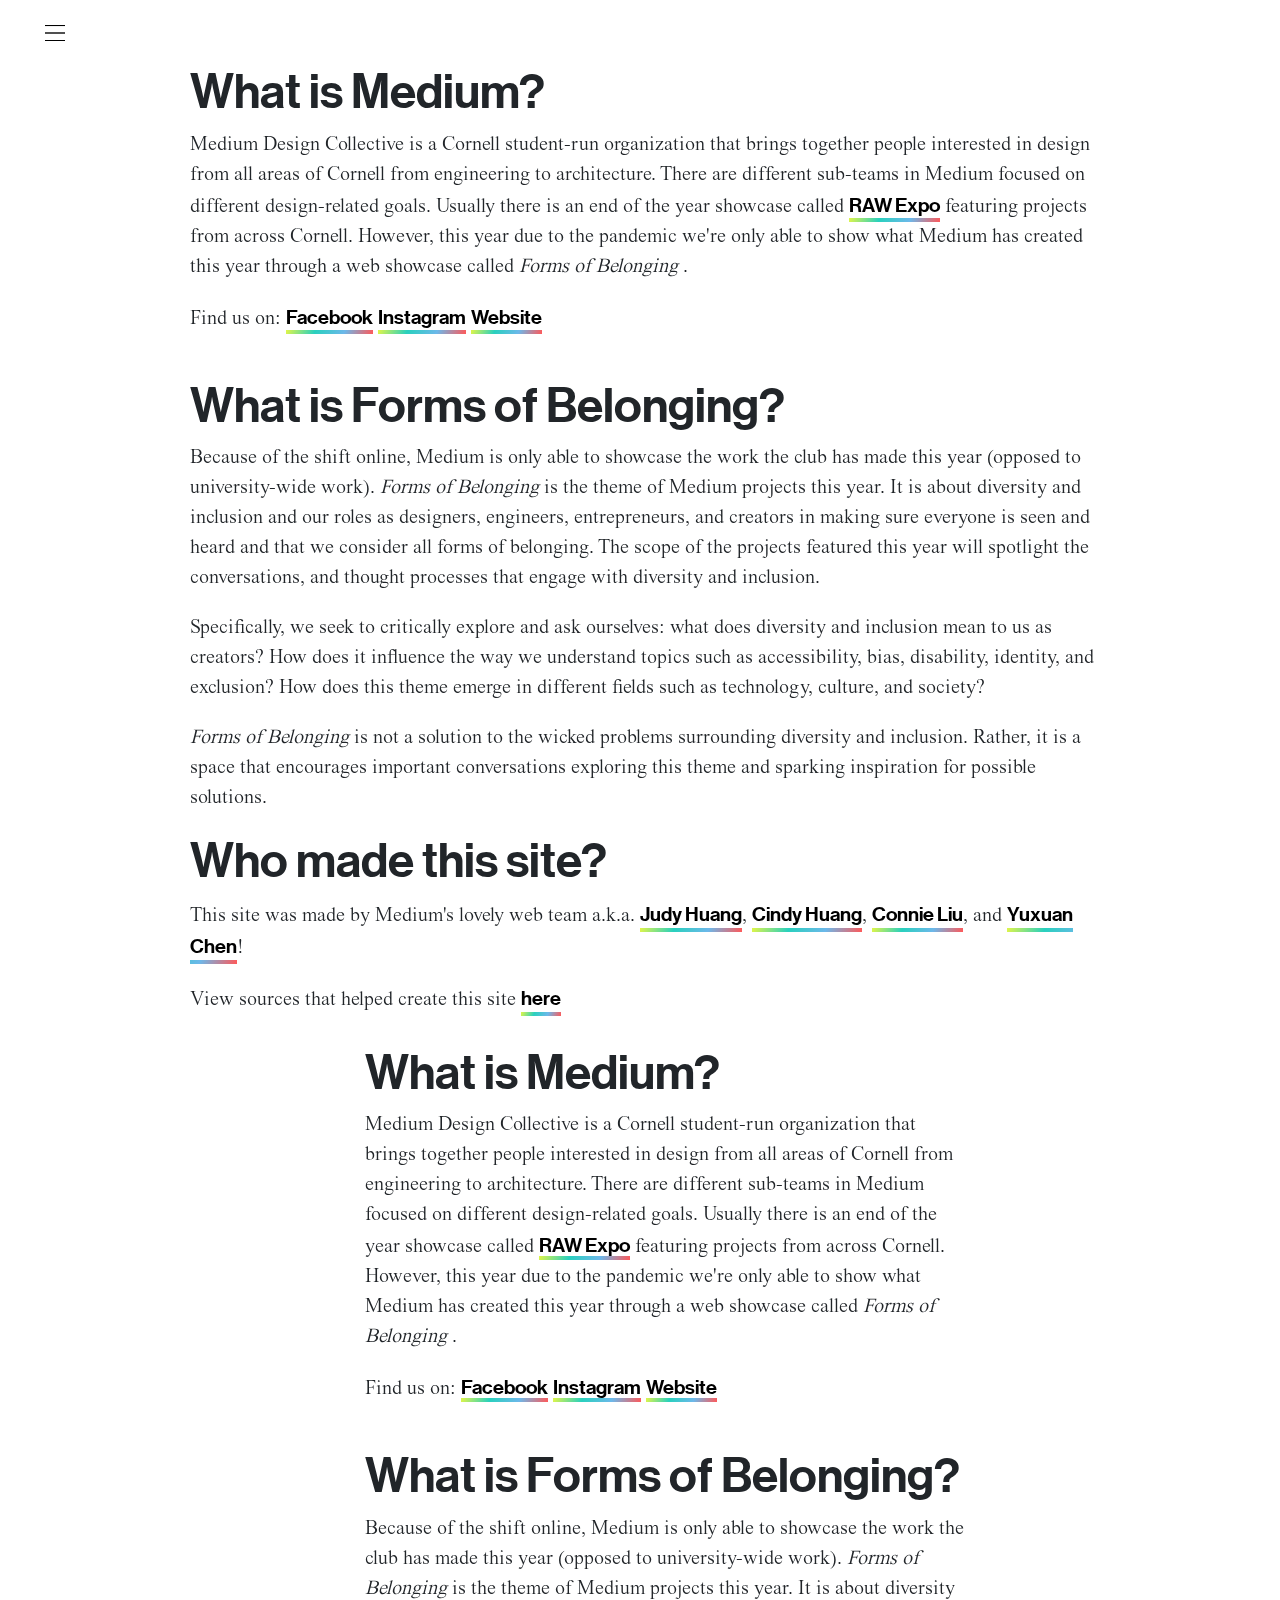
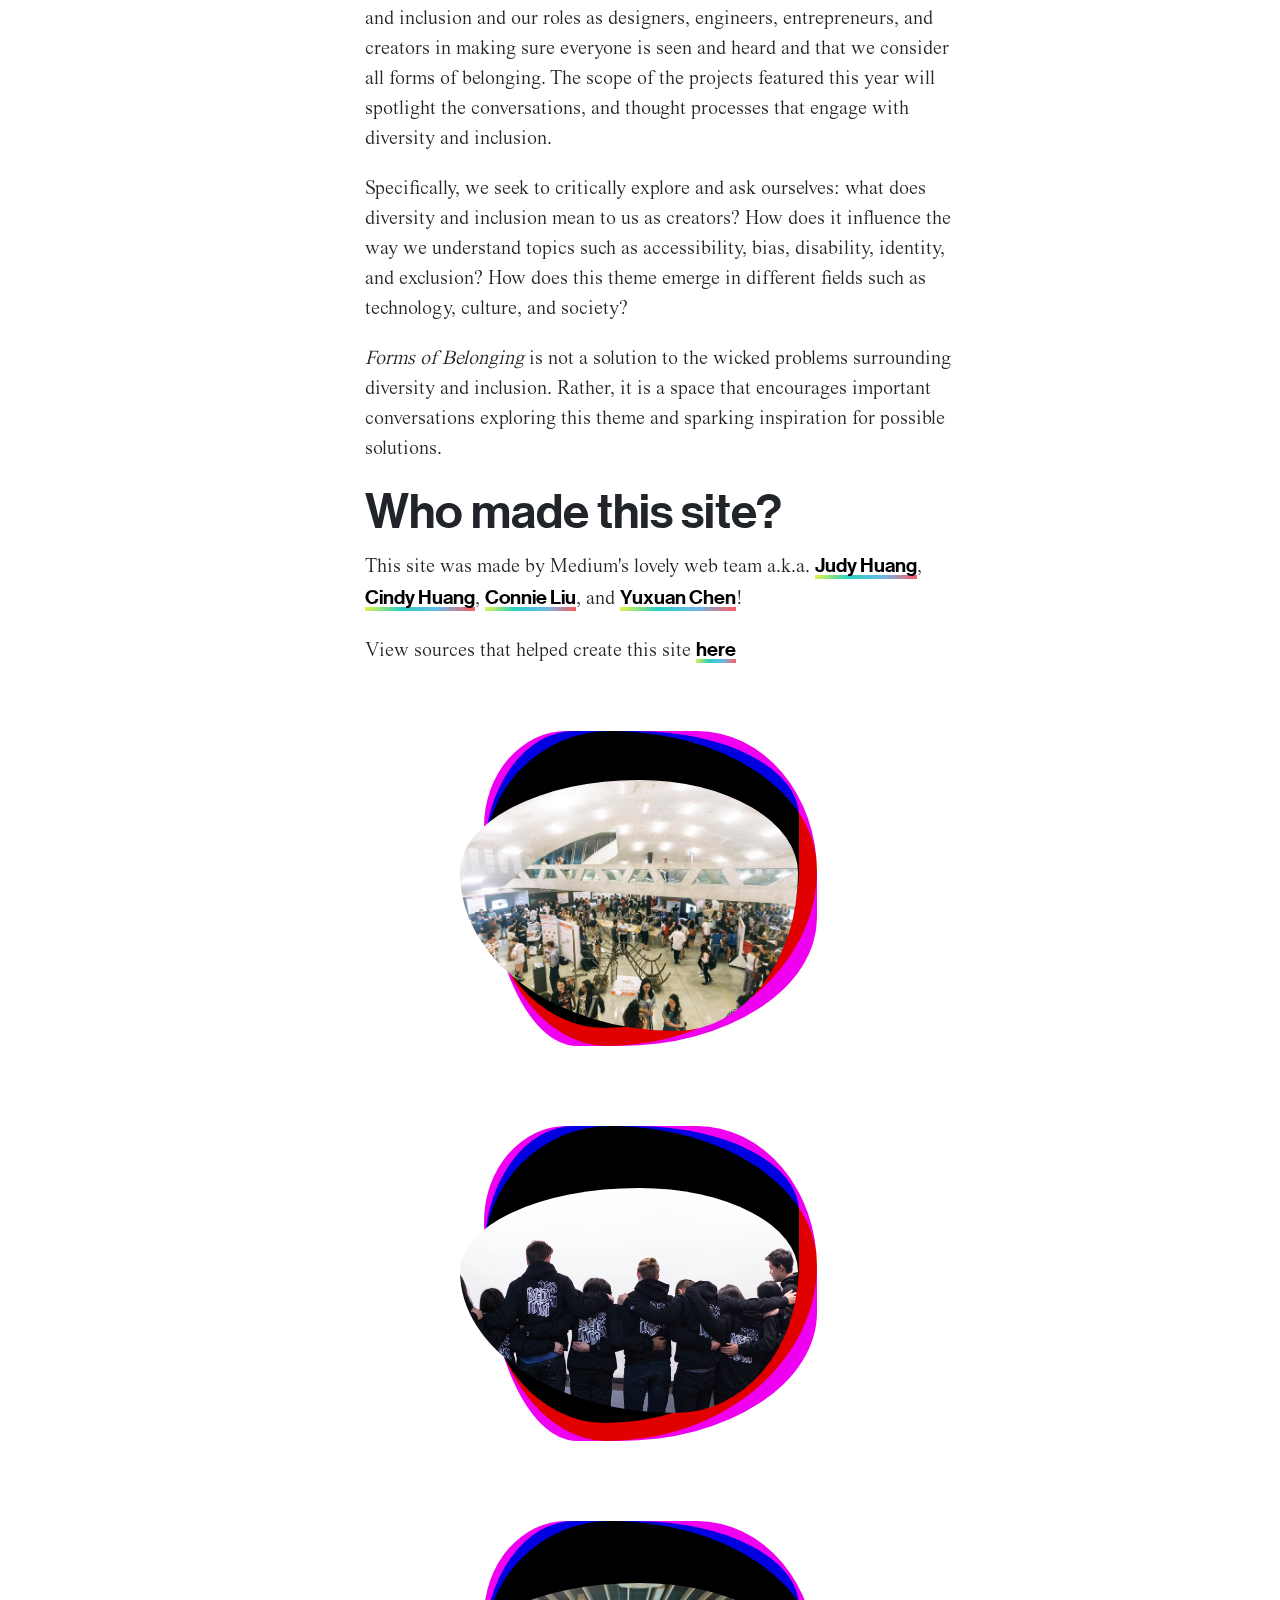
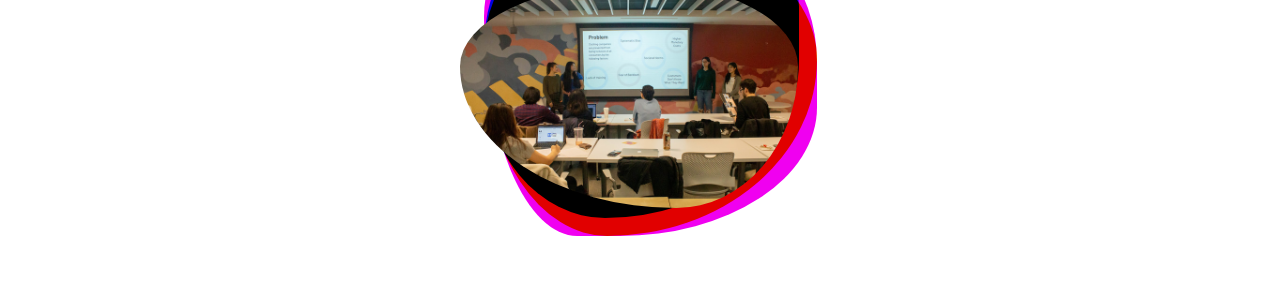
==== about.html @ 656f49a1 "merged" ====
<!DOCTYPE html>
<html lang="en">

<head>
  <title>Medium Design Collective About</title>
  <meta charset="utf-8">
  <meta http-equiv="X-UA-Compatible" content="IE=edge">
  <meta name="viewport" content="width=device-width, initial-scale=1">
  <link rel="shortcut icon" type="image/png" href="images/icons/Logo-sm.png" />

  <!-- import the webpage's stylesheet -->
  <link rel="stylesheet" href="https://stackpath.bootstrapcdn.com/bootstrap/4.3.1/css/bootstrap.min.css">
  <link rel="stylesheet" href="styles/style.css">
  <link rel="stylesheet" href="styles/about.css">

  <!-- import the webpage's javascript file -->
  <script src="https://ajax.googleapis.com/ajax/libs/jquery/3.4.1/jquery.min.js"></script>
  <script src="scripts/script.js" defer></script>

</head>

<body>
  <div class="container-fluid">
    <div class="row icons">
      <div>
        <img src="images/icons/menu.png" class="icon" id="menu" />
        <img src="images/icons/collapse.png" class="icon hidden" id="collapse" />
        <div class="nav-bar">
          <ul>
            <li>
              <h5><a href="index.html">Home</a></h5>
            </li>
            <li>
              <h5><a href="incubates.html">Incubates</a></h5>
            </li>
            <li>
              <h5><a href="editorial.html">Editorial</a></h5>
            </li>
            <li>
              <h5><a href="about.html">About</a></h5>
            </li>
          </ul>
        </div>
      </div>
      </div>
      <!-- <a href="editorial.html"><img src="images/icons/x.png" class="icon" /></a> -->
    </div>
    <div class="about-body">
      <div class="row">
        <div class="col">
          <h2>What is Medium?</h2>
          <p>Medium Design Collective is a Cornell student-run organization that brings together people interested in design from all areas of Cornell from engineering to architecture. There are different sub-teams in Medium focused on different design-related goals. Usually there is an end of the year showcase called <a href ="https://cornellmedium.design/raw/">RAW Expo</a> featuring projects from across Cornell. However, this year due to the pandemic we're only able to show what Medium has created this year through a web showcase called<em> Forms of Belonging </em>.</p>
          <p>Find us on: <a href="https://www.facebook.com/mediumdesigncollective/">Facebook</a> <a href="https://www.instagram.com/mediumdesign/">Instagram</a> <a href="https://cornellmedium.design/">Website</a></p>
        </br>
          <h2>What is Forms of Belonging?</h2>
      <p>Because of the shift online, Medium is only able to showcase the work the club has made this year (opposed to university-wide work).<em> Forms of Belonging </em>is the theme of Medium projects this year. It is about diversity and inclusion and our roles as designers, engineers, entrepreneurs, and creators in making sure everyone is seen and heard and that we consider all forms of belonging. The scope of the projects featured this year will spotlight the conversations, and thought processes that engage with diversity and inclusion.</p>
      <p>Specifically, we seek to critically explore and ask ourselves: what does diversity and inclusion mean to us as creators? How does it influence the way we understand topics such as accessibility, bias, disability, identity, and exclusion? How does this theme emerge in different fields such as technology, culture, and society?</p>
      <p><em>Forms of Belonging </em>is not a solution to the wicked problems surrounding diversity and inclusion. Rather, it is a space that encourages important conversations exploring this theme and sparking inspiration for possible solutions.</p>
      <h2>Who made this site?</h2>
      <p>This site was made by Medium's lovely web team a.k.a. <a href="https://judyhuang8.github.io/">Judy Huang</a>, <a href="https://cindyhuang.me/">Cindy Huang</a>, <a href="https://connieliu0.github.io">Connie Liu</a>, and <a href="https://yuxuanchen.me/">Yuxuan Chen</a>!</p>
      <p>View sources that helped create this site <a href="https://github.com/judyhuang8/raw2020/blob/master/README.md">here</a></p>
    </div>
    <!-- <a href="editorial.html"><img src="images/icons/x.png" class="icon" /></a> -->
  </div>
  <div class="about-body">
    <div class="row">
      <div class="col">
        <h2>What is Medium?</h2>
        <p>Medium Design Collective is a Cornell student-run organization that brings together people interested in
          design from all areas of Cornell from engineering to architecture. There are different sub-teams in Medium
          focused on different design-related goals. Usually there is an end of the year showcase called <a
            href="https://cornellmedium.design/raw/">RAW Expo</a> featuring projects from across Cornell. However, this
          year due to the pandemic we're only able to show what Medium has created this year through a web showcase
          called<em> Forms of Belonging </em>.</p>
        <p>Find us on: <a href="https://www.facebook.com/mediumdesigncollective/">Facebook</a> <a
            href="https://www.instagram.com/mediumdesign/">Instagram</a> <a
            href="https://cornellmedium.design/">Website</a></p>
        </br>
        <h2>What is Forms of Belonging?</h2>
        <p>Because of the shift online, Medium is only able to showcase the work the club has made this year (opposed to
          university-wide work).<em> Forms of Belonging </em>is the theme of Medium projects this year. It is about
          diversity and inclusion and our roles as designers, engineers, entrepreneurs, and creators in making sure
          everyone is seen and heard and that we consider all forms of belonging. The scope of the projects featured
          this year will spotlight the conversations, and thought processes that engage with diversity and inclusion.
        </p>
        <p>Specifically, we seek to critically explore and ask ourselves: what does diversity and inclusion mean to us
          as creators? How does it influence the way we understand topics such as accessibility, bias, disability,
          identity, and exclusion? How does this theme emerge in different fields such as technology, culture, and
          society?</p>
        <p><em>Forms of Belonging </em>is not a solution to the wicked problems surrounding diversity and inclusion.
          Rather, it is a space that encourages important conversations exploring this theme and sparking inspiration
          for possible solutions.</p>
        <h2>Who made this site?</h2>
        <p>This site was made by Medium's lovely web team a.k.a. <a href="https://judyhuang8.github.io/">Judy Huang</a>,
          <a href="https://cindyhuang.me/">Cindy Huang</a>, <a href="connieliu0.github.io">Connie Liu</a>, and <a
            href="https://yuxuanchen.me/">Yuxuan Chen</a>!</p>
        <p>View sources that helped create this site <a
            href="https://github.com/judyhuang8/raw2020/blob/master/README.md">here</a></p>
      </div>
      <div class="col">
        <div class="square">
          <span></span>
          <span></span>
          <span></span>
          <div class="content">
            <img id="img" src="images/about/rawmilstein.png" alt="RAW">
          </div>
        </div>
        <div class="square">
          <span></span>
          <span></span>
          <span></span>
          <div class="content">
            <img id="img" src="images/about/diversity.jpg" alt="diversity">
          </div>
        </div>
        <div class="square">
          <span></span>
          <span></span>
          <span></span>
          <div class="content">
            <img id="img" src="images/about/medium1.jpg" alt="diversity">
          </div>
        </div>

</body>

</html>
---- styles/style.css ----
@font-face{
    font-family: "Neue Haas Grotesk 65";
    src: url("fonts/NHaasGroteskDSPro-65Md.ttf");
  }
  @font-face{
    font-family: "Neue Haas Grotesk 55";
    src: url("fonts/NHaasGroteskDSPro-55Rg.ttf");
  }
  @font-face{
    font-family: "Times Now";
    src: url("fonts/Times\ Now\ SemiLight.otf");
  }

body{
  margin: 0px;
  overflow-x: hidden;
}
.about-body{
  overflow: hidden;
}
  h1, h2, h3, h4{
    font-family: 'Neue Haas Grotesk 65', sans-serif;
  }
  h5, h6{
    font-family: 'Neue Haas Grotesk 55', sans-serif;
  }
  h1{
    font-size: 72px;
  }
  h2{
    font-size: 48px;
  }
  h3{
    font-size: 36px;
  }
  h4{
    font-size: 24px;
  }
  h5{
    font-size: 20px;
    margin: 10px 10px;
    font-weight: 500;
  }
  h6{
    font-size: 18px;
  }
  p{
    font-family: 'Times Now', serif;
    font-size: 20px;
  }
 
  html {
    scroll-behavior: smooth;
}
.container-fluid{
  margin: 20px 30px;
  width: auto;
 }
.nav-bar{
  z-index: 10;
  position: absolute;
  display: none;
  background-color: white;
  
}

.nav-bar ul{
  padding: 0px;
  list-style: none;
  margin-top: 0;
}
.nav-bar ul li{
  border-left: 2px solid black;
  transition: border .2s;
}
.nav-bar ul li:hover{
  border-left: 5px solid black;
}
.icons{
  justify-content: space-between;
  }
.icon{
  width: 20px;
  /* height: 20px; */
  cursor: pointer;
}
.nav-bar a{
  color: black;
  text-decoration: none;
}
.icons{
  /* margin-top: 5px; */
  /* margin-left: 30px; */
  max-height: 30px;
}
.center{
 width: 400px;
 position: absolute;
 left: 36%;
 top: 200px;
 color: white;
 mix-blend-mode: difference;

}
.center h1{
  font-size: 64px;
}
.container {
 text-align: center;
}

.container1{
  position: relative;
  margin-left: 20px;
  margin-right: 20px;
}
#contents {
  position: absolute;
  left: -110%;
    margin-top: 300px;
    margin-bottom: 200px;
    color:  black;
    display: flex;
    flex-direction: row;
}
.row{
  display: flex;
  flex-direction: row;
  margin: 0px;
}
.col{
  display: flex;
  flex-direction: column;
}

a{
  font-family: 'Neue Haas Grotesk 65', sans-serif;
  color: white;
  font-size: 20px;
}
.nav-bar h5 a{
  font-family: 'Neue Haas Grotesk 55', sans-serif;
  /* margin: 10px 0px; */
  font-size: 16px;
}
.square {
  position: relative;
  margin: 0 45px;
  margin-top: 45px;
  width: 350px;
  height: 350px;
  display: flex;
  justify-content: center;
  align-items: center;
}
.square span:nth-child(1) {
  position: absolute;
  top: 0;
  left: 0;
  width: 100%;
  height: 100%;
  border-radius: 32% 58% 69% 43% / 48% 32% 59% 55%;
  animation: animate 6s linear infinite;
  background: lightgray;
}
.square span:nth-child(2) {
  position: absolute;
  top: 0;
  left: 0;
  width: 100%;
  height: 100%;
  border-radius: 38% 62% 63% 37% / 41% 44% 56% 59%;
  animation: animate 4s linear infinite;
  background: gray;
}
.square span:nth-child(3) {
  position: absolute;
  top: 0;
  left: 0;
  width: 95%;
  height: 95%;
  border-radius: 31% 45% 74% 35% / 38% 56% 51% 87%;
  animation: animate2 10s linear infinite;
  background: black;
}
.content {
  position: relative;
  padding: 40px 20px;
  color: #fff;
  text-align: center;
  transition: 0.5s;
  z-index: 100;
  margin: 30px;
  transition: 0.8s ease;
}

.square:hover span:nth-child(1){
   background-color:rgb(0, 150, 240);
   border: none;
   mix-blend-mode: multiply;
   text-decoration: none;
 }
.square:hover span:nth-child(2){
    background-color: rgb(240, 240, 0);
    border: none;
    mix-blend-mode: multiply;
    text-decoration: none;
  }
 .square:hover span:nth-child(3){
   background-color:rgb(240, 0, 240);
   border: none;
   mix-blend-mode: multiply;
   text-decoration: none;
 }
 .hidden{
  display: none;
}
@keyframes animate {
  0% {
      transform: rotate(0deg);
  }
  100% {
      transform: rotate(360deg);
  }
}

@keyframes animate2 {
  0% {
      transform: rotate(360deg);
  }
  100% {
      transform: rotate(0deg);
  }
}
@media (max-width: 900px) {
    .center{
      left: 10%;
    }
    #contents {
      flex-direction: column;
      left: -10%;
    }
    .icons{
      margin-top: 10px;
      margin-left: 10px;
    }
    .nav-bar{
      box-shadow: 2px 2px 4px #c4c4c4;
    }
  }
---- styles/about.css ----
.about-body img{
    width: 125%;
    height: auto;
    margin-left: 0px;
    border-radius: 53% 47% 36% 64% / 37% 37% 63% 63%;
  }
  .container-fluid{
    margin: 20px 30px;
    width: auto;
  }
  .about-body{
    margin: 10px;
    margin-left: 175px;
    margin-right: 150px;
  }
  .about-body .square{
    width: 370px;
    height: 350px;
    padding: 0px;
  }
  .about-body a{
    padding-bottom: 1%;
    background-image: linear-gradient(110deg, #e1f549, #29d0be, #6cb8ea, #ff5959);
    background-repeat: no-repeat;
    background-size: 100% .2em;
    background-position: 0 88%;
    color: black;
    transition: background-size 0.25s ease-in;

  }
  .about-body a:hover{
    background-size: 110% 88%;
    text-decoration: none;
  }
  .about-body .square span:nth-child(1){
    width: 85%;
    height: 85%;
    left: 20%;
   background-color:rgb(0, 150, 240);
   mix-blend-mode: multiply;

 }
  .about-body .square span:nth-child(2){
    width: 90%;
    height: 90%;
     left: 20%;
    background-color: rgb(240, 240, 0);
    border: none;
    mix-blend-mode: multiply;
  }
  .about-body .square span:nth-child(3){
    width: 90%;
    height: 90%;
    left: 20%;
   background-color:rgb(240, 0, 240);
   border: none;
   mix-blend-mode: multiply;
 }
 .about-body p{
   margin-bottom: 20px;
 }

 @media (max-width: 900px) {
    .about-body{
      margin-left: 0px;
    }
     .row{
         flex-direction: column;
     }
     .about-body{
         margin-right: 0px;
     }
     .about-body .square{
         margin-left: 0px;
     }
     .content{
         margin-left: 0px;
     }
 }
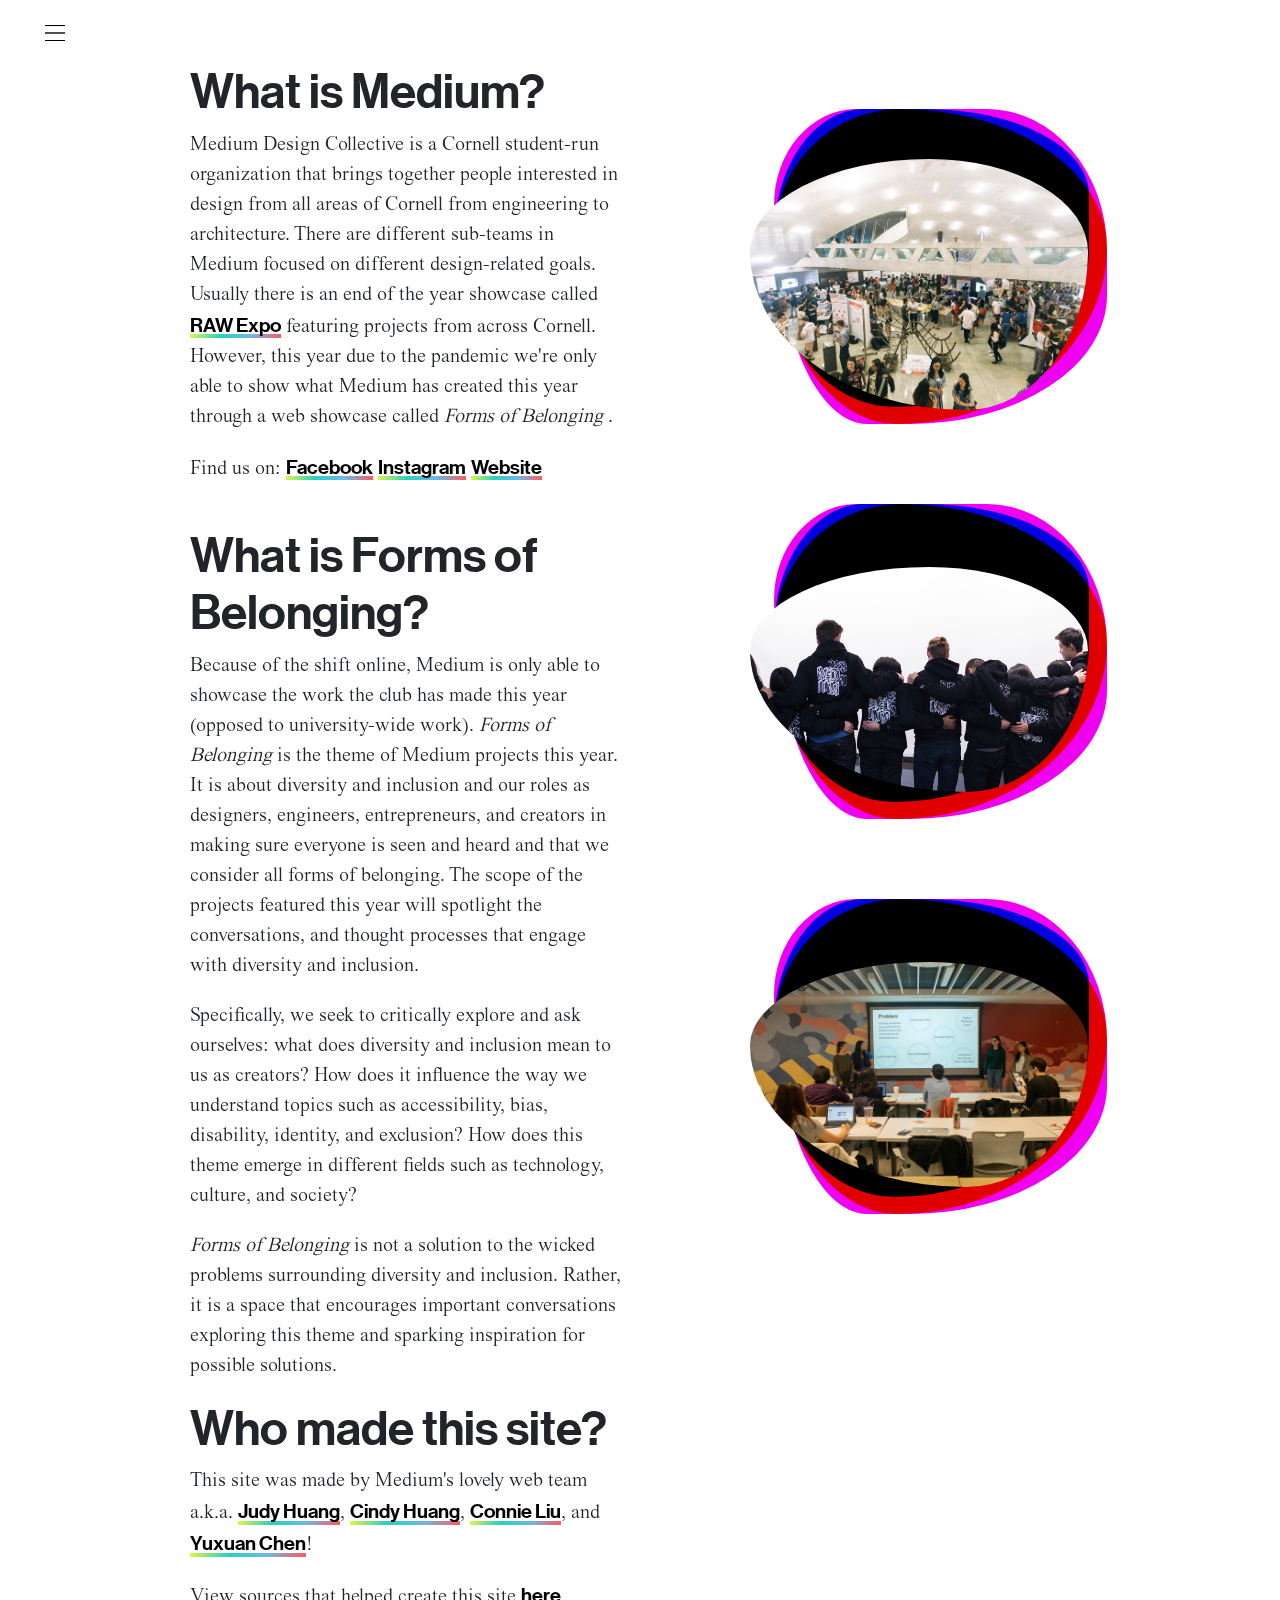
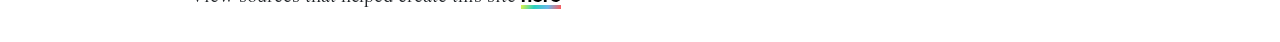
==== commit c3f9914d: "fix about" ====
--- a/about.html
+++ b/about.html
@@ -61,42 +61,6 @@
       <p>View sources that helped create this site <a href="https://github.com/judyhuang8/raw2020/blob/master/README.md">here</a></p>
     </div>
     <!-- <a href="editorial.html"><img src="images/icons/x.png" class="icon" /></a> -->
-  </div>
-  <div class="about-body">
-    <div class="row">
-      <div class="col">
-        <h2>What is Medium?</h2>
-        <p>Medium Design Collective is a Cornell student-run organization that brings together people interested in
-          design from all areas of Cornell from engineering to architecture. There are different sub-teams in Medium
-          focused on different design-related goals. Usually there is an end of the year showcase called <a
-            href="https://cornellmedium.design/raw/">RAW Expo</a> featuring projects from across Cornell. However, this
-          year due to the pandemic we're only able to show what Medium has created this year through a web showcase
-          called<em> Forms of Belonging </em>.</p>
-        <p>Find us on: <a href="https://www.facebook.com/mediumdesigncollective/">Facebook</a> <a
-            href="https://www.instagram.com/mediumdesign/">Instagram</a> <a
-            href="https://cornellmedium.design/">Website</a></p>
-        </br>
-        <h2>What is Forms of Belonging?</h2>
-        <p>Because of the shift online, Medium is only able to showcase the work the club has made this year (opposed to
-          university-wide work).<em> Forms of Belonging </em>is the theme of Medium projects this year. It is about
-          diversity and inclusion and our roles as designers, engineers, entrepreneurs, and creators in making sure
-          everyone is seen and heard and that we consider all forms of belonging. The scope of the projects featured
-          this year will spotlight the conversations, and thought processes that engage with diversity and inclusion.
-        </p>
-        <p>Specifically, we seek to critically explore and ask ourselves: what does diversity and inclusion mean to us
-          as creators? How does it influence the way we understand topics such as accessibility, bias, disability,
-          identity, and exclusion? How does this theme emerge in different fields such as technology, culture, and
-          society?</p>
-        <p><em>Forms of Belonging </em>is not a solution to the wicked problems surrounding diversity and inclusion.
-          Rather, it is a space that encourages important conversations exploring this theme and sparking inspiration
-          for possible solutions.</p>
-        <h2>Who made this site?</h2>
-        <p>This site was made by Medium's lovely web team a.k.a. <a href="https://judyhuang8.github.io/">Judy Huang</a>,
-          <a href="https://cindyhuang.me/">Cindy Huang</a>, <a href="connieliu0.github.io">Connie Liu</a>, and <a
-            href="https://yuxuanchen.me/">Yuxuan Chen</a>!</p>
-        <p>View sources that helped create this site <a
-            href="https://github.com/judyhuang8/raw2020/blob/master/README.md">here</a></p>
-      </div>
       <div class="col">
         <div class="square">
           <span></span>
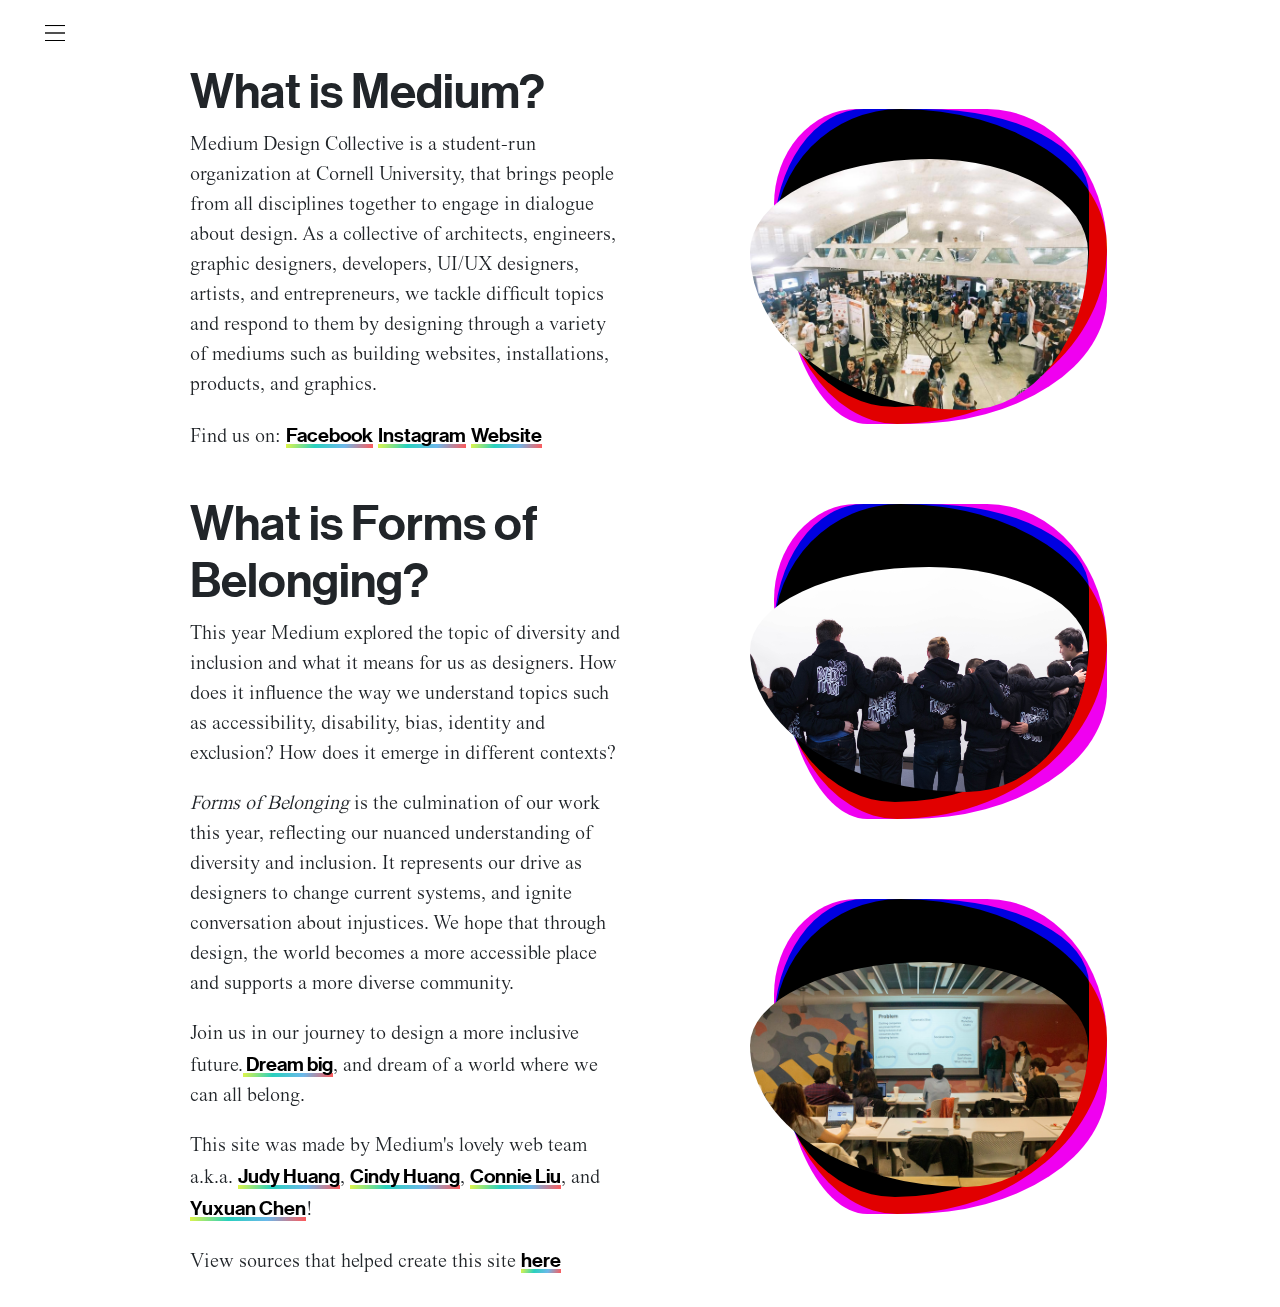
==== commit 68c5f934: "about update" ====
--- a/about.html
+++ b/about.html
@@ -49,18 +49,17 @@
       <div class="row">
         <div class="col">
           <h2>What is Medium?</h2>
-          <p>Medium Design Collective is a Cornell student-run organization that brings together people interested in design from all areas of Cornell from engineering to architecture. There are different sub-teams in Medium focused on different design-related goals. Usually there is an end of the year showcase called <a href ="https://cornellmedium.design/raw/">RAW Expo</a> featuring projects from across Cornell. However, this year due to the pandemic we're only able to show what Medium has created this year through a web showcase called<em> Forms of Belonging </em>.</p>
+          <p>Medium Design Collective is a student-run organization at Cornell University, that brings people from all disciplines together to engage in dialogue about design. As a collective of architects, engineers, graphic designers, developers, UI/UX designers, artists, and entrepreneurs, we tackle difficult topics and respond to them by designing through a variety of mediums such as building websites, installations, products, and graphics.</p>
           <p>Find us on: <a href="https://www.facebook.com/mediumdesigncollective/">Facebook</a> <a href="https://www.instagram.com/mediumdesign/">Instagram</a> <a href="https://cornellmedium.design/">Website</a></p>
         </br>
           <h2>What is Forms of Belonging?</h2>
-      <p>Because of the shift online, Medium is only able to showcase the work the club has made this year (opposed to university-wide work).<em> Forms of Belonging </em>is the theme of Medium projects this year. It is about diversity and inclusion and our roles as designers, engineers, entrepreneurs, and creators in making sure everyone is seen and heard and that we consider all forms of belonging. The scope of the projects featured this year will spotlight the conversations, and thought processes that engage with diversity and inclusion.</p>
-      <p>Specifically, we seek to critically explore and ask ourselves: what does diversity and inclusion mean to us as creators? How does it influence the way we understand topics such as accessibility, bias, disability, identity, and exclusion? How does this theme emerge in different fields such as technology, culture, and society?</p>
-      <p><em>Forms of Belonging </em>is not a solution to the wicked problems surrounding diversity and inclusion. Rather, it is a space that encourages important conversations exploring this theme and sparking inspiration for possible solutions.</p>
-      <h2>Who made this site?</h2>
+          <p>This year Medium explored the topic of diversity and inclusion and what it means for us as designers. How does it influence the way we understand topics such as accessibility, disability, bias, identity and exclusion? How does it emerge in different contexts?</p>
+          <p><em>Forms of Belonging</em> is the culmination of our work this year, reflecting our nuanced understanding of diversity and inclusion. It represents our drive as designers to change current systems, and ignite conversation about injustices. We hope that through design, the world becomes a more accessible place and supports a more diverse community.</p>
+          <p>Join us in our journey to design a more inclusive future.<a href="mailto:mediumdesigncollective@gmail.com?subject=I made something!!" id="interact_b">
+            Dream big</a>, and dream of a world where we can all belong.</p>
       <p>This site was made by Medium's lovely web team a.k.a. <a href="https://judyhuang8.github.io/">Judy Huang</a>, <a href="https://cindyhuang.me/">Cindy Huang</a>, <a href="https://connieliu0.github.io">Connie Liu</a>, and <a href="https://yuxuanchen.me/">Yuxuan Chen</a>!</p>
       <p>View sources that helped create this site <a href="https://github.com/judyhuang8/raw2020/blob/master/README.md">here</a></p>
     </div>
-    <!-- <a href="editorial.html"><img src="images/icons/x.png" class="icon" /></a> -->
       <div class="col">
         <div class="square">
           <span></span>
@@ -86,7 +85,12 @@
             <img id="img" src="images/about/medium1.jpg" alt="diversity">
           </div>
         </div>
+        
+        <div class="row">
+          <div class="col">
 
+          </div>
+        </div>
 </body>
 
 </html>--- a/styles/about.css
+++ b/styles/about.css
@@ -68,12 +68,15 @@
          flex-direction: column;
      }
      .about-body{
-         margin-right: 0px;
+         margin-left: 2em;
+         width: 90vw;
      }
      .about-body .square{
          margin-left: 0px;
+         padding-left: 0px;
      }
      .content{
          margin-left: 0px;
+         padding-left: 0px;
      }
  }
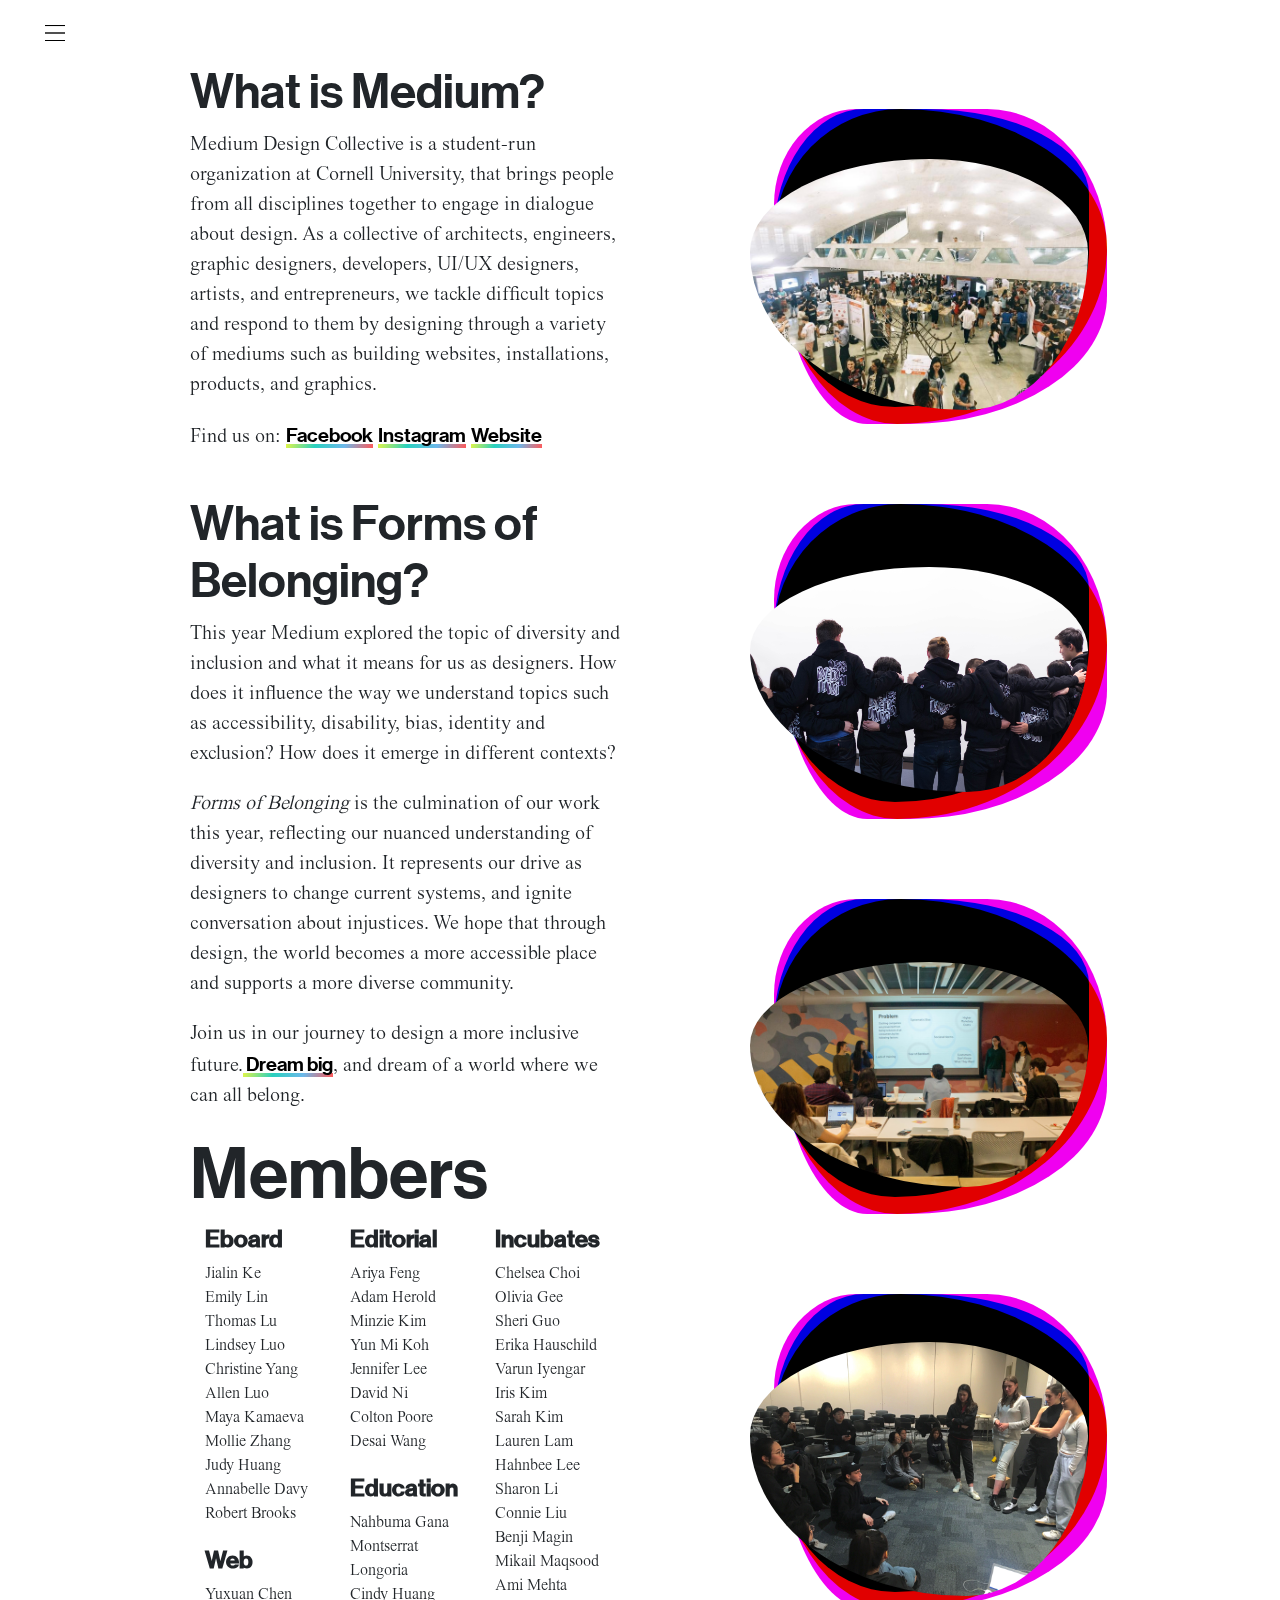
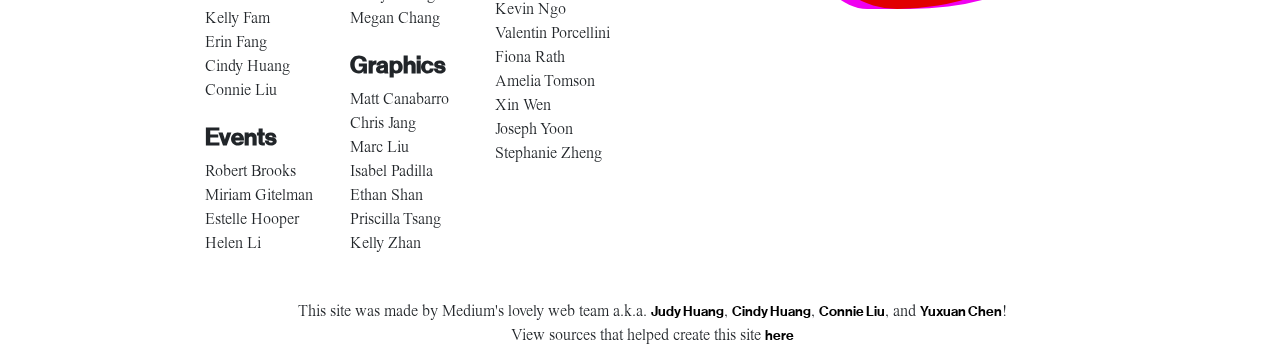
==== commit d4d873c0: "finally finished about page" ====
--- a/about.html
+++ b/about.html
@@ -16,6 +16,16 @@
   <!-- import the webpage's javascript file -->
   <script src="https://ajax.googleapis.com/ajax/libs/jquery/3.4.1/jquery.min.js"></script>
   <script src="scripts/script.js" defer></script>
+  <!-- Global site tag (gtag.js) - Google Analytics -->
+  <script async src="https://www.googletagmanager.com/gtag/js?id=UA-167917556-1"></script>
+  <script>
+    window.dataLayer = window.dataLayer || [];
+    function gtag() { dataLayer.push(arguments); }
+    gtag('js', new Date());
+
+    gtag('config', 'UA-167917556-1');
+  </script>
+
 
 </head>
 
@@ -57,9 +67,93 @@
           <p><em>Forms of Belonging</em> is the culmination of our work this year, reflecting our nuanced understanding of diversity and inclusion. It represents our drive as designers to change current systems, and ignite conversation about injustices. We hope that through design, the world becomes a more accessible place and supports a more diverse community.</p>
           <p>Join us in our journey to design a more inclusive future.<a href="mailto:mediumdesigncollective@gmail.com?subject=I made something!!" id="interact_b">
             Dream big</a>, and dream of a world where we can all belong.</p>
-      <p>This site was made by Medium's lovely web team a.k.a. <a href="https://judyhuang8.github.io/">Judy Huang</a>, <a href="https://cindyhuang.me/">Cindy Huang</a>, <a href="https://connieliu0.github.io">Connie Liu</a>, and <a href="https://yuxuanchen.me/">Yuxuan Chen</a>!</p>
-      <p>View sources that helped create this site <a href="https://github.com/judyhuang8/raw2020/blob/master/README.md">here</a></p>
-    </div>
+            <div class="members">
+              <h1>Members</h1>
+              <div class="row">
+                <div class="col">
+                  <h6>Eboard</h6>
+                  <p>Jialin Ke<br>
+                    Emily Lin<br>
+                    Thomas Lu<br>
+                    Lindsey Luo<br>
+                    Christine Yang<br>
+                    Allen Luo<br>
+                    Maya Kamaeva<br>
+                    Mollie Zhang<br>
+                    Judy Huang<br>
+                    Annabelle Davy<br>
+                    Robert Brooks</p>
+                    <h6>Web</h6>
+                    <p>
+                      Yuxuan Chen<br>
+Kelly Fam<br>
+Erin Fang<br>
+Cindy Huang<br>
+Connie Liu<br>
+                    </p>
+                    <h6>Events</h6>
+                    <p>
+                    Robert Brooks<br>
+                    Miriam Gitelman<br>
+                    Estelle Hooper<br>
+                    Helen Li</p>
+  
+                  </div>
+                  <div class="col">
+                    <h6>Editorial</h6>
+                    <p>
+                    Ariya Feng<br>
+                    Adam Herold<br>
+                    Minzie Kim<br>
+                    Yun Mi Koh<br>
+                    Jennifer Lee<br>
+                    David Ni<br>
+                    Colton Poore<br>
+                    Desai Wang</p>
+                    <h6>Education</h6>
+                    <p>
+                    Nahbuma Gana<br>
+                    Montserrat Longoria<br>
+                    Cindy Huang<br>
+                    Megan Chang</p>
+<h6>Graphics</h6>
+                    <p>
+                    Matt Canabarro<br>
+                    Chris Jang<br>
+                    Marc Liu<br>
+                    Isabel Padilla<br>
+                    Ethan Shan<br>
+                    Priscilla Tsang<br>
+                    Kelly Zhan</p>
+                  </div>
+                  <div class="col">
+                    <h6>Incubates</h6>
+                    <p>
+                    Chelsea Choi<br>
+                    Olivia Gee<br>
+                    Sheri Guo<br>
+                    Erika Hauschild<br>
+                    Varun Iyengar<br>
+                    Iris Kim<br>
+                    Sarah Kim<br>
+                    Lauren Lam<br>
+                    Hahnbee Lee<br>
+                    Sharon Li<br>
+                    Connie Liu<br>
+                    Benji Magin<br>
+                    Mikail Maqsood<br>
+                    Ami Mehta<br>
+                    Kevin Ngo<br>
+                    Valentin Porcellini<br>
+                    Fiona Rath<br>
+                    Amelia Tomson<br>
+                    Xin Wen<br>
+                    Joseph Yoon<br>
+                    Stephanie Zheng</p>
+                  </div>
+              </div>
+            </div>
+          </div>
       <div class="col">
         <div class="square">
           <span></span>
@@ -85,12 +179,20 @@
             <img id="img" src="images/about/medium1.jpg" alt="diversity">
           </div>
         </div>
-        
-        <div class="row">
-          <div class="col">
-
+        <div class="square">
+          <span></span>
+          <span></span>
+          <span></span>
+          <div class="content">
+            <img id="img" src="images/about/medium2.jpg" alt="diversity">
           </div>
         </div>
+        </div>
+        </div>
+       <div class="creds">
+      <p>This site was made by Medium's lovely web team a.k.a. <a href="https://judyhuang8.github.io/">Judy Huang</a>, <a href="https://cindyhuang.me/">Cindy Huang</a>, <a href="https://connieliu0.github.io">Connie Liu</a>, and <a href="https://yuxuanchen.me/">Yuxuan Chen</a>!</p>
+      <p>View sources that helped create this site <a href="https://github.com/judyhuang8/raw2020/blob/master/README.md">here</a></p>
+    </div>
 </body>
 
 </html>--- a/styles/about.css
+++ b/styles/about.css
@@ -29,7 +29,7 @@
 
   }
   .about-body a:hover{
-    background-size: 110% 88%;
+    background-size: 100% 110%;
     text-decoration: none;
   }
   .about-body .square span:nth-child(1){
@@ -38,7 +38,7 @@
     left: 20%;
    background-color:rgb(0, 150, 240);
    mix-blend-mode: multiply;
-
+   animation: animate 10s linear infinite;
  }
   .about-body .square span:nth-child(2){
     width: 90%;
@@ -47,6 +47,7 @@
     background-color: rgb(240, 240, 0);
     border: none;
     mix-blend-mode: multiply;
+    animation: animate 12s linear infinite;
   }
   .about-body .square span:nth-child(3){
     width: 90%;
@@ -55,15 +56,45 @@
    background-color:rgb(240, 0, 240);
    border: none;
    mix-blend-mode: multiply;
+   animation: animate2 14s linear infinite;
  }
  .about-body p{
    margin-bottom: 20px;
  }
+ .members p{
+  font-size: 16px;
+}
+.members h6{
+font-weight: bold;    
+display: inline;
+font-family: 'Neue Haas Grotesk 65', sans-serif; 
+font-size: 24px;
+}
+.row{
+flex-flow: row wrap;
+}
+.creds{
+  margin-top: 24px;
+  text-align: center;
+}
+.creds p{
+  font-size: 16px;
+  margin-bottom: 0px;
+}
+.creds a{
+  font-size: 14px;
+  background-image: none;
+}
+.creds a:hover{
+  text-decoration: none;
+  padding-bottom: 1%;
+  background-image: linear-gradient(110deg, #e1f549, #29d0be, #6cb8ea, #ff5959);
+  background-repeat: no-repeat;
+  background-size: 100% .2em;
+  background-position: 0 48%;
+}
 
  @media (max-width: 900px) {
-    .about-body{
-      margin-left: 0px;
-    }
      .row{
          flex-direction: column;
      }
@@ -79,4 +110,8 @@
          margin-left: 0px;
          padding-left: 0px;
      }
+     .members .row{
+       flex-direction: row;
+     }
+
  }
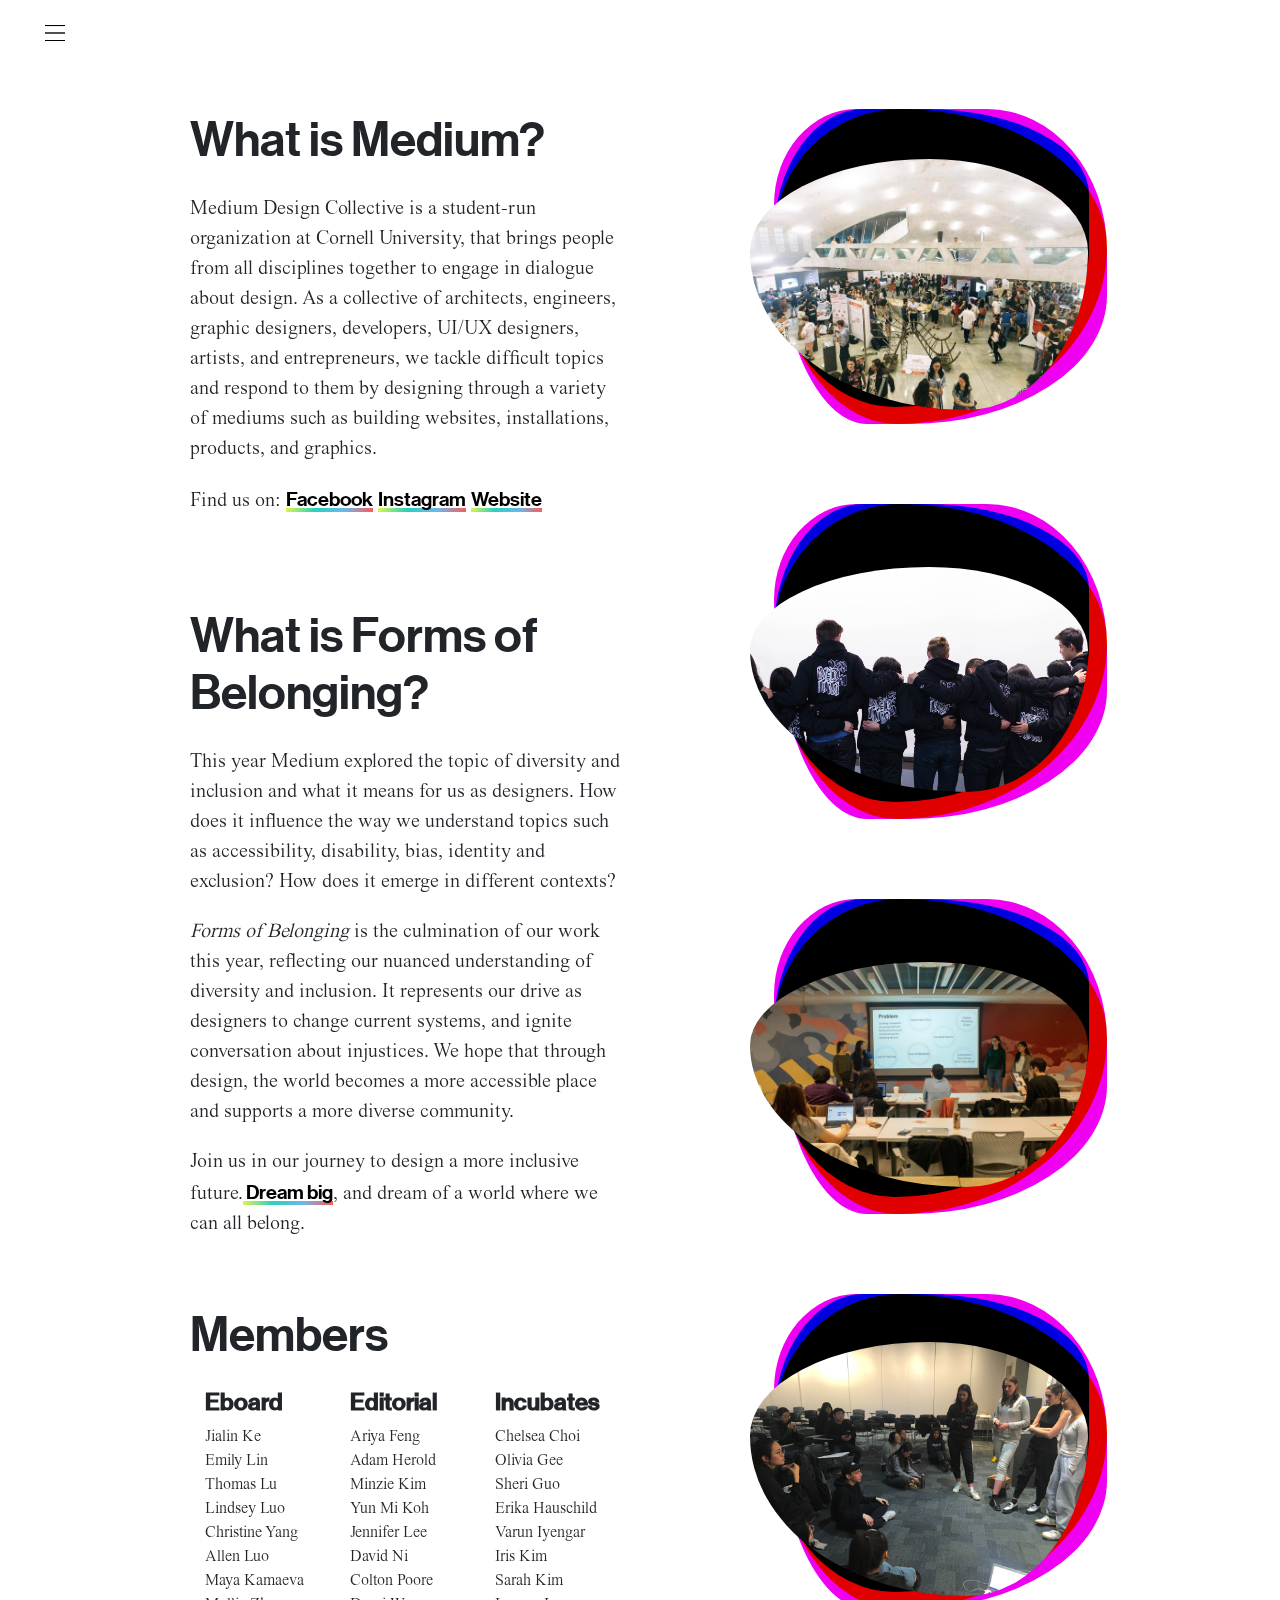
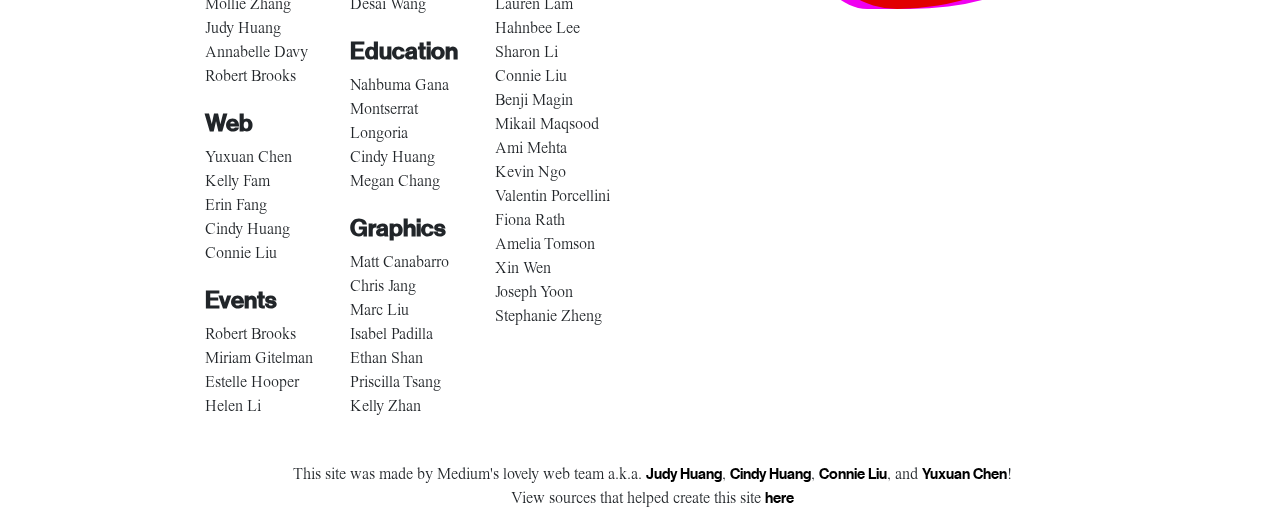
==== commit d17b23a1: "small fixes" ====
--- a/about.html
+++ b/about.html
@@ -52,146 +52,161 @@
           </ul>
         </div>
       </div>
+    </div>
+    <!-- <a href="editorial.html"><img src="images/icons/x.png" class="icon" /></a> -->
+  </div>
+  <div class="about-body">
+    <div class="row">
+      <div class="col">
+        <h2>What is Medium?</h2>
+        <p>Medium Design Collective is a student-run organization at Cornell University, that brings people from all
+          disciplines together to engage in dialogue about design. As a collective of architects, engineers, graphic
+          designers, developers, UI/UX designers, artists, and entrepreneurs, we tackle difficult topics and respond to
+          them by designing through a variety of mediums such as building websites, installations, products, and
+          graphics.</p>
+        <p>Find us on: <a href="https://www.facebook.com/mediumdesigncollective/">Facebook</a> <a
+            href="https://www.instagram.com/mediumdesign/">Instagram</a> <a
+            href="https://cornellmedium.design/">Website</a></p>
+        </br>
+        <h2>What is Forms of Belonging?</h2>
+        <p>This year Medium explored the topic of diversity and inclusion and what it means for us as designers. How
+          does it influence the way we understand topics such as accessibility, disability, bias, identity and
+          exclusion? How does it emerge in different contexts?</p>
+        <p><em>Forms of Belonging</em> is the culmination of our work this year, reflecting our nuanced understanding of
+          diversity and inclusion. It represents our drive as designers to change current systems, and ignite
+          conversation about injustices. We hope that through design, the world becomes a more accessible place and
+          supports a more diverse community.</p>
+        <p>Join us in our journey to design a more inclusive future.<a
+            href="mailto:mediumdesigncollective@gmail.com?subject=I made something!!" id="interact_b">
+            Dream big</a>, and dream of a world where we can all belong.</p>
+        <div class="members">
+          <h2>Members</h2>
+          <div class="row">
+            <div class="col">
+              <h6>Eboard</h6>
+              <p>Jialin Ke<br>
+                Emily Lin<br>
+                Thomas Lu<br>
+                Lindsey Luo<br>
+                Christine Yang<br>
+                Allen Luo<br>
+                Maya Kamaeva<br>
+                Mollie Zhang<br>
+                Judy Huang<br>
+                Annabelle Davy<br>
+                Robert Brooks</p>
+              <h6>Web</h6>
+              <p>
+                Yuxuan Chen<br>
+                Kelly Fam<br>
+                Erin Fang<br>
+                Cindy Huang<br>
+                Connie Liu<br>
+              </p>
+              <h6>Events</h6>
+              <p>
+                Robert Brooks<br>
+                Miriam Gitelman<br>
+                Estelle Hooper<br>
+                Helen Li</p>
+
+            </div>
+            <div class="col">
+              <h6>Editorial</h6>
+              <p>
+                Ariya Feng<br>
+                Adam Herold<br>
+                Minzie Kim<br>
+                Yun Mi Koh<br>
+                Jennifer Lee<br>
+                David Ni<br>
+                Colton Poore<br>
+                Desai Wang</p>
+              <h6>Education</h6>
+              <p>
+                Nahbuma Gana<br>
+                Montserrat Longoria<br>
+                Cindy Huang<br>
+                Megan Chang</p>
+              <h6>Graphics</h6>
+              <p>
+                Matt Canabarro<br>
+                Chris Jang<br>
+                Marc Liu<br>
+                Isabel Padilla<br>
+                Ethan Shan<br>
+                Priscilla Tsang<br>
+                Kelly Zhan</p>
+            </div>
+            <div class="col">
+              <h6>Incubates</h6>
+              <p>
+                Chelsea Choi<br>
+                Olivia Gee<br>
+                Sheri Guo<br>
+                Erika Hauschild<br>
+                Varun Iyengar<br>
+                Iris Kim<br>
+                Sarah Kim<br>
+                Lauren Lam<br>
+                Hahnbee Lee<br>
+                Sharon Li<br>
+                Connie Liu<br>
+                Benji Magin<br>
+                Mikail Maqsood<br>
+                Ami Mehta<br>
+                Kevin Ngo<br>
+                Valentin Porcellini<br>
+                Fiona Rath<br>
+                Amelia Tomson<br>
+                Xin Wen<br>
+                Joseph Yoon<br>
+                Stephanie Zheng</p>
+            </div>
+          </div>
+        </div>
       </div>
-      <!-- <a href="editorial.html"><img src="images/icons/x.png" class="icon" /></a> -->
+      <div class="col">
+        <div class="square">
+          <span></span>
+          <span></span>
+          <span></span>
+          <div class="content">
+            <img id="img" src="images/about/rawmilstein.png" alt="RAW">
+          </div>
+        </div>
+        <div class="square">
+          <span></span>
+          <span></span>
+          <span></span>
+          <div class="content">
+            <img id="img" src="images/about/diversity.jpg" alt="diversity">
+          </div>
+        </div>
+        <div class="square">
+          <span></span>
+          <span></span>
+          <span></span>
+          <div class="content">
+            <img id="img" src="images/about/medium1.jpg" alt="diversity">
+          </div>
+        </div>
+        <div class="square">
+          <span></span>
+          <span></span>
+          <span></span>
+          <div class="content">
+            <img id="img" src="images/about/medium2.jpg" alt="diversity">
+          </div>
+        </div>
+      </div>
     </div>
-    <div class="about-body">
-      <div class="row">
-        <div class="col">
-          <h2>What is Medium?</h2>
-          <p>Medium Design Collective is a student-run organization at Cornell University, that brings people from all disciplines together to engage in dialogue about design. As a collective of architects, engineers, graphic designers, developers, UI/UX designers, artists, and entrepreneurs, we tackle difficult topics and respond to them by designing through a variety of mediums such as building websites, installations, products, and graphics.</p>
-          <p>Find us on: <a href="https://www.facebook.com/mediumdesigncollective/">Facebook</a> <a href="https://www.instagram.com/mediumdesign/">Instagram</a> <a href="https://cornellmedium.design/">Website</a></p>
-        </br>
-          <h2>What is Forms of Belonging?</h2>
-          <p>This year Medium explored the topic of diversity and inclusion and what it means for us as designers. How does it influence the way we understand topics such as accessibility, disability, bias, identity and exclusion? How does it emerge in different contexts?</p>
-          <p><em>Forms of Belonging</em> is the culmination of our work this year, reflecting our nuanced understanding of diversity and inclusion. It represents our drive as designers to change current systems, and ignite conversation about injustices. We hope that through design, the world becomes a more accessible place and supports a more diverse community.</p>
-          <p>Join us in our journey to design a more inclusive future.<a href="mailto:mediumdesigncollective@gmail.com?subject=I made something!!" id="interact_b">
-            Dream big</a>, and dream of a world where we can all belong.</p>
-            <div class="members">
-              <h1>Members</h1>
-              <div class="row">
-                <div class="col">
-                  <h6>Eboard</h6>
-                  <p>Jialin Ke<br>
-                    Emily Lin<br>
-                    Thomas Lu<br>
-                    Lindsey Luo<br>
-                    Christine Yang<br>
-                    Allen Luo<br>
-                    Maya Kamaeva<br>
-                    Mollie Zhang<br>
-                    Judy Huang<br>
-                    Annabelle Davy<br>
-                    Robert Brooks</p>
-                    <h6>Web</h6>
-                    <p>
-                      Yuxuan Chen<br>
-Kelly Fam<br>
-Erin Fang<br>
-Cindy Huang<br>
-Connie Liu<br>
-                    </p>
-                    <h6>Events</h6>
-                    <p>
-                    Robert Brooks<br>
-                    Miriam Gitelman<br>
-                    Estelle Hooper<br>
-                    Helen Li</p>
-  
-                  </div>
-                  <div class="col">
-                    <h6>Editorial</h6>
-                    <p>
-                    Ariya Feng<br>
-                    Adam Herold<br>
-                    Minzie Kim<br>
-                    Yun Mi Koh<br>
-                    Jennifer Lee<br>
-                    David Ni<br>
-                    Colton Poore<br>
-                    Desai Wang</p>
-                    <h6>Education</h6>
-                    <p>
-                    Nahbuma Gana<br>
-                    Montserrat Longoria<br>
-                    Cindy Huang<br>
-                    Megan Chang</p>
-<h6>Graphics</h6>
-                    <p>
-                    Matt Canabarro<br>
-                    Chris Jang<br>
-                    Marc Liu<br>
-                    Isabel Padilla<br>
-                    Ethan Shan<br>
-                    Priscilla Tsang<br>
-                    Kelly Zhan</p>
-                  </div>
-                  <div class="col">
-                    <h6>Incubates</h6>
-                    <p>
-                    Chelsea Choi<br>
-                    Olivia Gee<br>
-                    Sheri Guo<br>
-                    Erika Hauschild<br>
-                    Varun Iyengar<br>
-                    Iris Kim<br>
-                    Sarah Kim<br>
-                    Lauren Lam<br>
-                    Hahnbee Lee<br>
-                    Sharon Li<br>
-                    Connie Liu<br>
-                    Benji Magin<br>
-                    Mikail Maqsood<br>
-                    Ami Mehta<br>
-                    Kevin Ngo<br>
-                    Valentin Porcellini<br>
-                    Fiona Rath<br>
-                    Amelia Tomson<br>
-                    Xin Wen<br>
-                    Joseph Yoon<br>
-                    Stephanie Zheng</p>
-                  </div>
-              </div>
-            </div>
-          </div>
-      <div class="col">
-        <div class="square">
-          <span></span>
-          <span></span>
-          <span></span>
-          <div class="content">
-            <img id="img" src="images/about/rawmilstein.png" alt="RAW">
-          </div>
-        </div>
-        <div class="square">
-          <span></span>
-          <span></span>
-          <span></span>
-          <div class="content">
-            <img id="img" src="images/about/diversity.jpg" alt="diversity">
-          </div>
-        </div>
-        <div class="square">
-          <span></span>
-          <span></span>
-          <span></span>
-          <div class="content">
-            <img id="img" src="images/about/medium1.jpg" alt="diversity">
-          </div>
-        </div>
-        <div class="square">
-          <span></span>
-          <span></span>
-          <span></span>
-          <div class="content">
-            <img id="img" src="images/about/medium2.jpg" alt="diversity">
-          </div>
-        </div>
-        </div>
-        </div>
-       <div class="creds">
-      <p>This site was made by Medium's lovely web team a.k.a. <a href="https://judyhuang8.github.io/">Judy Huang</a>, <a href="https://cindyhuang.me/">Cindy Huang</a>, <a href="https://connieliu0.github.io">Connie Liu</a>, and <a href="https://yuxuanchen.me/">Yuxuan Chen</a>!</p>
-      <p>View sources that helped create this site <a href="https://github.com/judyhuang8/raw2020/blob/master/README.md">here</a></p>
+    <div class="creds">
+      <p>This site was made by Medium's lovely web team a.k.a. <a href="https://judyhuang8.github.io/">Judy Huang</a>,
+        <a href="https://cindyhuang.me/">Cindy Huang</a>, <a href="https://connieliu0.github.io">Connie Liu</a>, and <a
+          href="https://yuxuanchen.me/">Yuxuan Chen</a>!</p>
+      <p>View sources that helped create this site <a
+          href="https://github.com/judyhuang8/raw2020/blob/master/README.md">here</a></p>
     </div>
 </body>
 
--- a/styles/about.css
+++ b/styles/about.css
@@ -61,6 +61,9 @@
  .about-body p{
    margin-bottom: 20px;
  }
+ .about-body h2 {
+   margin: 1em auto .5em 0;
+ }
  .members p{
   font-size: 16px;
 }
@@ -82,7 +85,7 @@
   margin-bottom: 0px;
 }
 .creds a{
-  font-size: 14px;
+  font-size: 15px;
   background-image: none;
 }
 .creds a:hover{
